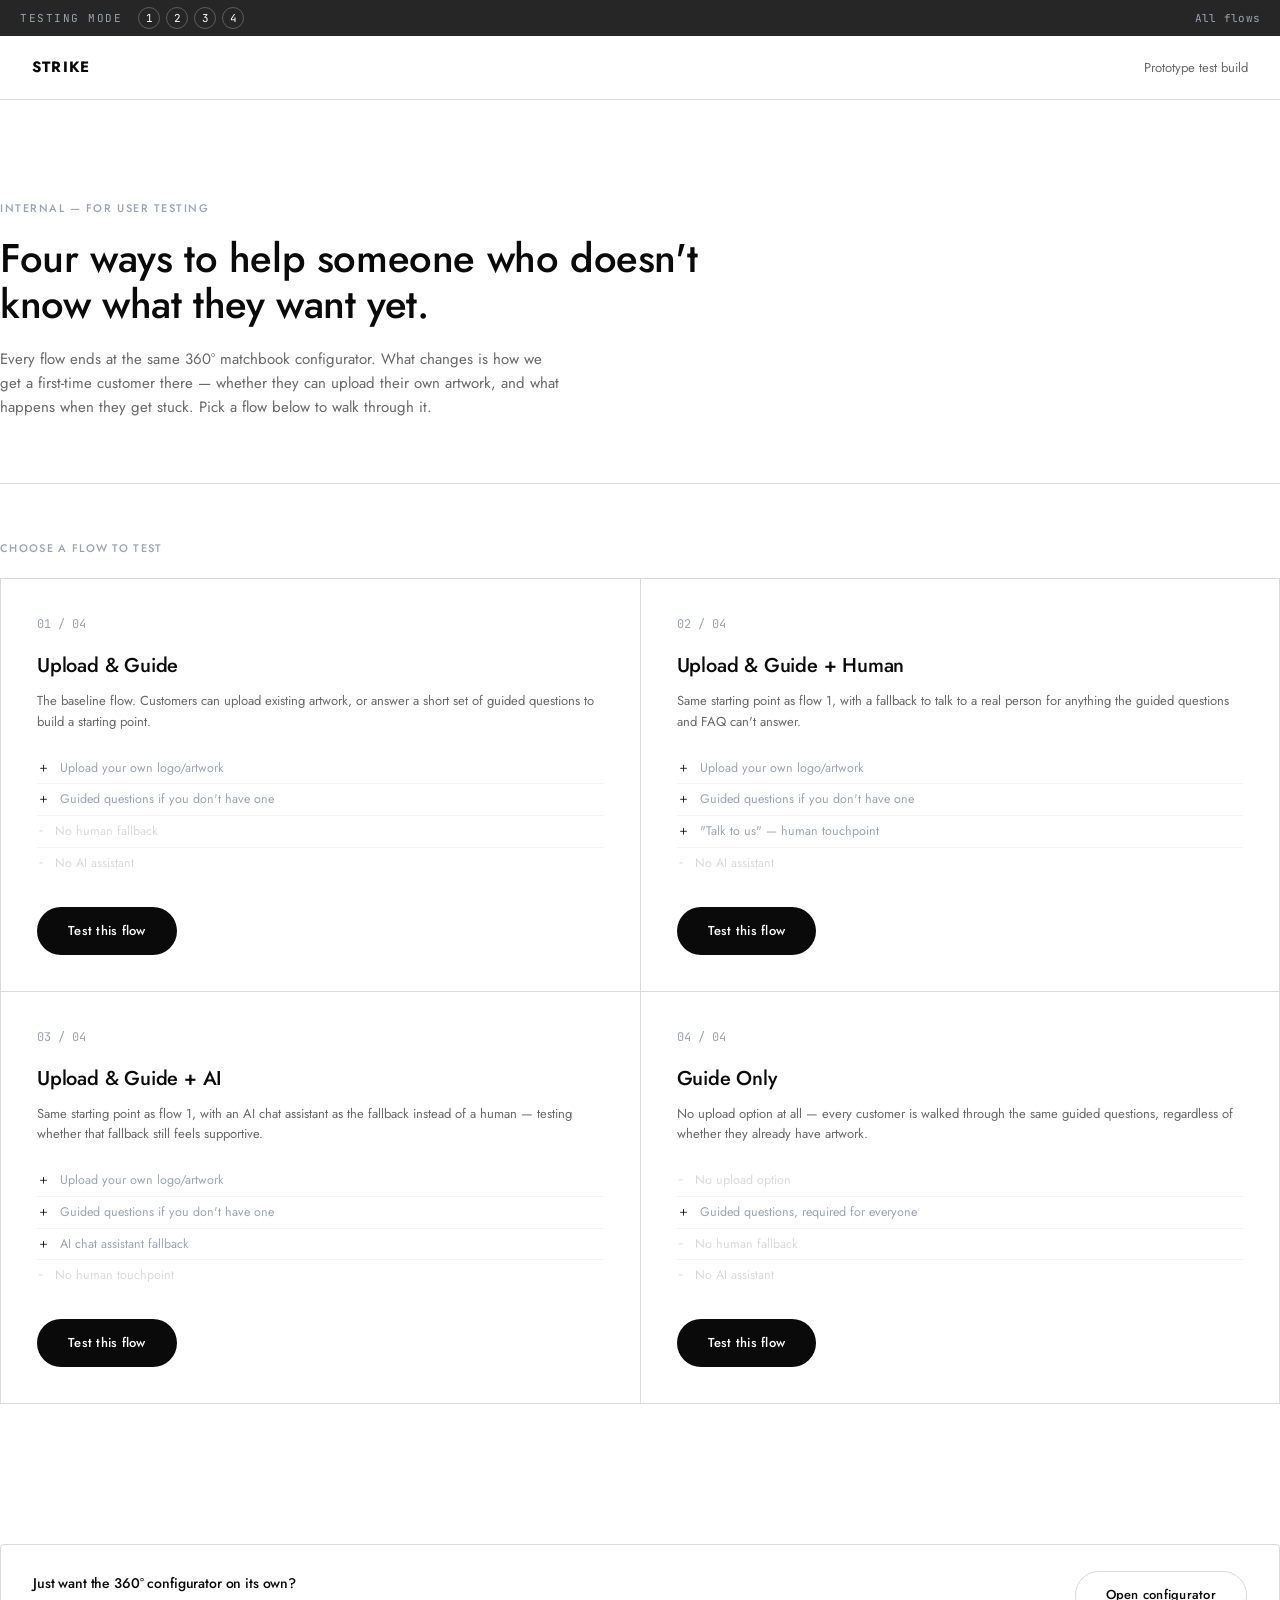
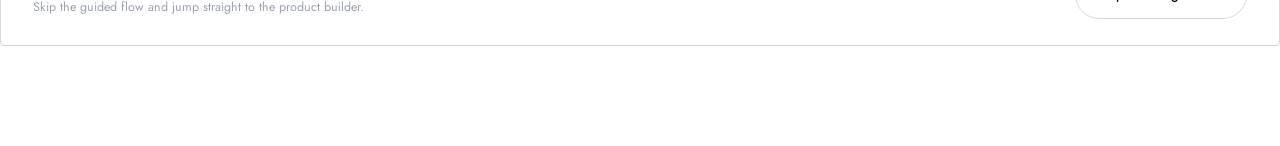
==== index.html @ 39f47c4e "Strike Matchbooks — testable prototype with 4 guided-flow variants Sabre-styled 3D matchbook configu" ====
<!DOCTYPE html>
<html lang="en">
<head>
<meta charset="UTF-8">
<meta name="viewport" content="width=device-width, initial-scale=1.0">
<title>Strike — Prototype Test</title>
<link rel="stylesheet" href="css/design-system.css">
<style>
  body { padding-top: 64px; }

  .hero { padding: 100px 0 64px; border-bottom: 1px solid var(--gray-300); }
  .hero .eyebrow { margin-bottom: 18px; }
  .hero h1 { font-size: 40px; line-height: 1.15; max-width: 720px; margin-bottom: 20px; }
  .hero p { font-size: 15px; color: var(--gray-600); max-width: 560px; line-height: 1.6; }

  .modes { padding: 56px 0 100px; }
  .modes .slabel { font-size: 11px; font-weight: 500; letter-spacing: .12em; text-transform: uppercase; color: var(--gray-400); margin-bottom: 22px; }

  .mode-grid { display: grid; grid-template-columns: repeat(2, 1fr); gap: 1px; background: var(--gray-300); border: 1px solid var(--gray-300); }
  .mode-card { background: var(--white); padding: 36px; display: flex; flex-direction: column; min-height: 300px; transition: background var(--ease); }
  .mode-card:hover { background: var(--gray-50); }
  .mode-card .num { font-family: var(--font-mono); font-size: 12px; color: var(--gray-400); margin-bottom: 18px; }
  .mode-card h3 { font-size: 20px; font-weight: 500; margin-bottom: 10px; }
  .mode-card .desc { font-size: 13px; color: var(--gray-600); line-height: 1.6; margin-bottom: 20px; }
  .mode-card .feature-list { list-style: none; margin-bottom: 28px; flex: 1; }
  .mode-card .feature-list li { font-size: 12.5px; color: var(--gray-400); padding: 6px 0; border-top: 1px solid var(--gray-100); display: flex; gap: 10px; align-items: baseline; }
  .mode-card .feature-list li:first-child { border-top: none; }
  .mode-card .feature-list li .tick { font-family: var(--font-mono); color: var(--black); flex-shrink: 0; }
  .mode-card .feature-list li.off { color: var(--gray-300); }
  .mode-card .feature-list li.off .tick { color: var(--gray-300); }
  .mode-card .btn { align-self: flex-start; }

  .configurator-link { padding: 40px 0 100px; }
  .configurator-link .strip { border: 1px solid var(--gray-300); border-radius: var(--radius-sm); padding: 26px 32px; display: flex; align-items: center; justify-content: space-between; gap: 20px; }
  .configurator-link .strip h4 { font-size: 14px; font-weight: 500; margin-bottom: 4px; }
  .configurator-link .strip p { font-size: 12.5px; color: var(--gray-400); }

  @media (max-width: 760px) {
    .mode-grid { grid-template-columns: 1fr; }
    .hero h1 { font-size: 30px; }
    .configurator-link .strip { flex-direction: column; align-items: flex-start; }
  }
</style>
</head>
<body>

<nav class="nav">
  <a class="wordmark" href="index.html">STRIKE</a>
  <div class="nav-right"><span>Prototype test build</span></div>
</nav>

<header class="hero container">
  <div class="eyebrow">Internal — for user testing</div>
  <h1>Four ways to help someone who doesn't know what they want yet.</h1>
  <p>Every flow ends at the same 360° matchbook configurator. What changes is how we get a first-time customer there — whether they can upload their own artwork, and what happens when they get stuck. Pick a flow below to walk through it.</p>
</header>

<main class="modes container">
  <div class="slabel">Choose a flow to test</div>
  <div class="mode-grid">

    <div class="mode-card">
      <div class="num">01 / 04</div>
      <h3>Upload &amp; Guide</h3>
      <p class="desc">The baseline flow. Customers can upload existing artwork, or answer a short set of guided questions to build a starting point.</p>
      <ul class="feature-list">
        <li><span class="tick">＋</span> Upload your own logo/artwork</li>
        <li><span class="tick">＋</span> Guided questions if you don't have one</li>
        <li class="off"><span class="tick">−</span> No human fallback</li>
        <li class="off"><span class="tick">−</span> No AI assistant</li>
      </ul>
      <a class="btn btn-primary" href="mode-1/index.html">Test this flow</a>
    </div>

    <div class="mode-card">
      <div class="num">02 / 04</div>
      <h3>Upload &amp; Guide + Human</h3>
      <p class="desc">Same starting point as flow 1, with a fallback to talk to a real person for anything the guided questions and FAQ can't answer.</p>
      <ul class="feature-list">
        <li><span class="tick">＋</span> Upload your own logo/artwork</li>
        <li><span class="tick">＋</span> Guided questions if you don't have one</li>
        <li><span class="tick">＋</span> "Talk to us" — human touchpoint</li>
        <li class="off"><span class="tick">−</span> No AI assistant</li>
      </ul>
      <a class="btn btn-primary" href="mode-2/index.html">Test this flow</a>
    </div>

    <div class="mode-card">
      <div class="num">03 / 04</div>
      <h3>Upload &amp; Guide + AI</h3>
      <p class="desc">Same starting point as flow 1, with an AI chat assistant as the fallback instead of a human — testing whether that fallback still feels supportive.</p>
      <ul class="feature-list">
        <li><span class="tick">＋</span> Upload your own logo/artwork</li>
        <li><span class="tick">＋</span> Guided questions if you don't have one</li>
        <li><span class="tick">＋</span> AI chat assistant fallback</li>
        <li class="off"><span class="tick">−</span> No human touchpoint</li>
      </ul>
      <a class="btn btn-primary" href="mode-3/index.html">Test this flow</a>
    </div>

    <div class="mode-card">
      <div class="num">04 / 04</div>
      <h3>Guide Only</h3>
      <p class="desc">No upload option at all — every customer is walked through the same guided questions, regardless of whether they already have artwork.</p>
      <ul class="feature-list">
        <li class="off"><span class="tick">−</span> No upload option</li>
        <li><span class="tick">＋</span> Guided questions, required for everyone</li>
        <li class="off"><span class="tick">−</span> No human fallback</li>
        <li class="off"><span class="tick">−</span> No AI assistant</li>
      </ul>
      <a class="btn btn-primary" href="mode-4/index.html">Test this flow</a>
    </div>

  </div>
</main>

<section class="configurator-link container">
  <div class="strip">
    <div>
      <h4>Just want the 360° configurator on its own?</h4>
      <p>Skip the guided flow and jump straight to the product builder.</p>
    </div>
    <a class="btn btn-secondary" href="configurator.html">Open configurator</a>
  </div>
</section>

<script src="js/testing-bar.js"></script>
</body>
</html>
---- css/design-system.css ----
/* ===================================================================
   STRIKE — shared design system
   Visual language modeled directly on Sabre Paris (us.sabre-paris.com):
   single grotesk family, pure black/white/gray palette, no accent color,
   pill-shaped buttons, circular swatches, uppercase tracked micro-labels,
   generous whitespace, thin hairline borders.
=================================================================== */

@import url('https://fonts.googleapis.com/css2?family=Jost:wght@400;500;700&family=JetBrains+Mono:wght@400;500&display=swap');

:root {
  /* palette — lifted from sabre-paris.com theme vars (0,0,0 text / 255,255,255 bg / 217,217,217 border) */
  --black: #0a0a0a;
  --white: #ffffff;
  --gray-50:  #fafafa;
  --gray-100: #f4f4f4;
  --gray-200: #e5e7eb;   /* apviz border */
  --gray-300: #d9d9d9;   /* sabre theme border */
  --gray-400: #9ca3af;   /* apviz muted */
  --gray-600: #696868;   /* sabre theme border-darker */
  --gray-800: #262626;

  --font: 'Jost', 'Helvetica Neue', Arial, sans-serif;
  --font-mono: 'JetBrains Mono', ui-monospace, 'SF Mono', Menlo, monospace;

  --radius-pill: 9999px;
  --radius-sm: 4px;
  --btn-height: 48px;
  --ease: 0.25s cubic-bezier(.4,0,.2,1);
  --max-width: 1280px;
}

* , *::before, *::after { box-sizing: border-box; margin: 0; padding: 0; }

html, body {
  height: 100%;
  font-family: var(--font);
  background: var(--white);
  color: var(--black);
  -webkit-font-smoothing: antialiased;
}

body { font-size: 15px; line-height: 1.5; font-weight: 400; }

h1, h2, h3, h4 { font-weight: 500; letter-spacing: -0.01em; }

a { color: inherit; text-decoration: none; }

/* ---------- micro label (uppercase, tracked-out) ---------- */
.eyebrow {
  font-size: 11px;
  font-weight: 500;
  letter-spacing: 0.14em;
  text-transform: uppercase;
  color: var(--gray-400);
}

/* ---------- top nav — mirrors sabre's slim white header ---------- */
.nav {
  position: fixed;
  top: 0; left: 0; right: 0;
  height: 64px;
  display: flex;
  align-items: center;
  justify-content: space-between;
  padding: 0 32px;
  background: var(--white);
  border-bottom: 1px solid var(--gray-300);
  z-index: 200;
}
.nav .wordmark {
  font-size: 15px;
  font-weight: 700;
  letter-spacing: 0.08em;
  text-transform: uppercase;
}
.nav .nav-right { display: flex; align-items: center; gap: 22px; font-size: 13px; color: var(--gray-600); }

/* ---------- buttons — pill-shaped, per the apviz 3D configurator ---------- */
.btn {
  display: inline-flex;
  align-items: center;
  justify-content: center;
  gap: 8px;
  height: var(--btn-height);
  padding: 0 30px;
  border-radius: var(--radius-pill);
  font-family: var(--font);
  font-size: 13px;
  font-weight: 500;
  letter-spacing: 0.02em;
  border: 1px solid transparent;
  cursor: pointer;
  transition: all var(--ease);
  white-space: nowrap;
}
.btn-primary { background: var(--black); color: var(--white); }
.btn-primary:hover { background: var(--gray-800); }
.btn-secondary { background: var(--white); color: var(--black); border-color: var(--gray-300); }
.btn-secondary:hover { border-color: var(--black); }
.btn-ghost { background: transparent; color: var(--gray-600); border-color: transparent; }
.btn-ghost:hover { color: var(--black); }
.btn:disabled { opacity: 0.35; cursor: not-allowed; }
.btn-full { width: 100%; }

/* ---------- circular swatches — matches apviz color pickers ---------- */
.swatch-row { display: flex; flex-wrap: wrap; gap: 10px; }
.swatch {
  width: 34px;
  height: 34px;
  border-radius: 50%;
  cursor: pointer;
  border: 1.5px solid var(--gray-200);
  transition: all var(--ease);
  position: relative;
}
.swatch:hover { transform: scale(1.08); }
.swatch.selected { border-color: var(--black); box-shadow: 0 0 0 2px var(--white), 0 0 0 3.5px var(--black); }

/* ---------- option cards — used for guided-question choices ---------- */
.option-card {
  border: 1px solid var(--gray-300);
  border-radius: var(--radius-sm);
  padding: 22px;
  cursor: pointer;
  transition: all var(--ease);
  background: var(--white);
}
.option-card:hover { border-color: var(--gray-600); }
.option-card.selected { border-color: var(--black); box-shadow: inset 0 0 0 1px var(--black); }
.option-card h4 { font-size: 15px; font-weight: 500; margin-bottom: 4px; }
.option-card p { font-size: 12.5px; color: var(--gray-400); line-height: 1.5; }

/* ---------- container ---------- */
.container { max-width: var(--max-width); margin: 0 auto; padding: 0 32px; }

/* ---------- progress dots — step indicator for guided flows ---------- */
.step-dots { display: flex; gap: 7px; align-items: center; }
.step-dots .dot { width: 6px; height: 6px; border-radius: 50%; background: var(--gray-300); transition: all var(--ease); }
.step-dots .dot.active { background: var(--black); width: 18px; border-radius: 3px; }
.step-dots .dot.done { background: var(--gray-600); }

/* ---------- fine print ---------- */
.fine-print { font-size: 11.5px; color: var(--gray-400); }

::selection { background: var(--black); color: var(--white); }

/* ---------- testing mode bar — internal QA utility, not brand chrome ---------- */
#testing-mode-bar {
  position: fixed;
  top: 0; left: 0; right: 0;
  height: 36px;
  background: var(--gray-800);
  color: var(--white);
  display: flex;
  align-items: center;
  gap: 16px;
  padding: 0 20px;
  font-family: var(--font-mono);
  font-size: 11px;
  letter-spacing: 0.02em;
  z-index: 999;
}
#testing-mode-bar .tmb-label {
  text-transform: uppercase;
  letter-spacing: 0.14em;
  color: var(--gray-400);
  flex-shrink: 0;
}
#testing-mode-bar .tmb-pills { display: flex; gap: 6px; }
#testing-mode-bar .tmb-pill {
  position: relative;
  width: 22px; height: 22px;
  border-radius: 50%;
  border: 1px solid rgba(255,255,255,0.25);
  display: flex; align-items: center; justify-content: center;
  color: var(--white);
  text-decoration: none;
  font-family: var(--font-mono);
  font-size: 11px;
  transition: all var(--ease);
}
#testing-mode-bar .tmb-pill:hover { border-color: var(--white); }
#testing-mode-bar .tmb-pill.active { background: var(--white); color: var(--black); border-color: var(--white); }
#testing-mode-bar .tmb-pill .tmb-tip {
  position: absolute;
  top: 130%; left: 50%;
  transform: translateX(-50%);
  background: var(--black);
  color: var(--white);
  padding: 5px 10px;
  border-radius: 4px;
  font-size: 10.5px;
  font-family: var(--font);
  letter-spacing: 0;
  white-space: nowrap;
  opacity: 0;
  pointer-events: none;
  transition: opacity var(--ease);
}
#testing-mode-bar .tmb-pill:hover .tmb-tip { opacity: 1; }
#testing-mode-bar .tmb-home {
  margin-left: auto;
  color: var(--gray-400);
  text-decoration: none;
  font-family: var(--font-mono);
}
#testing-mode-bar .tmb-home:hover { color: var(--white); }
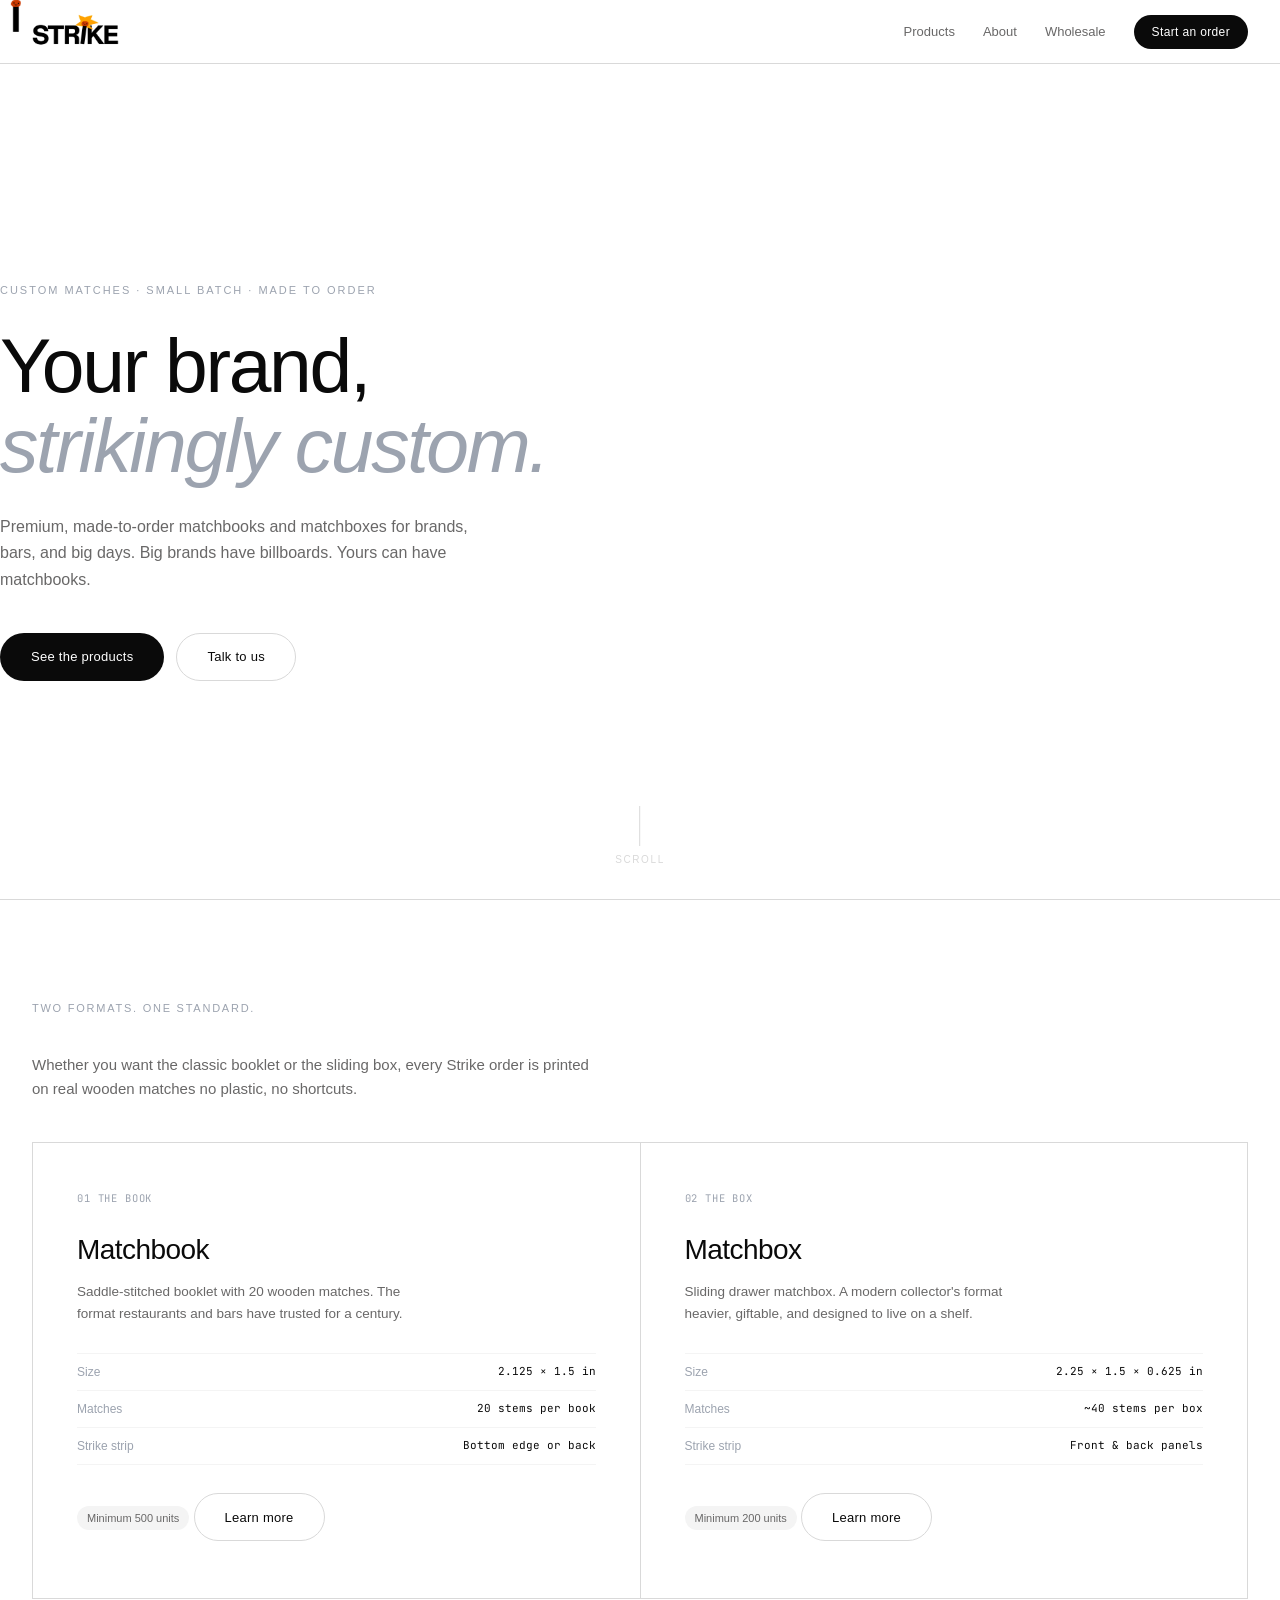
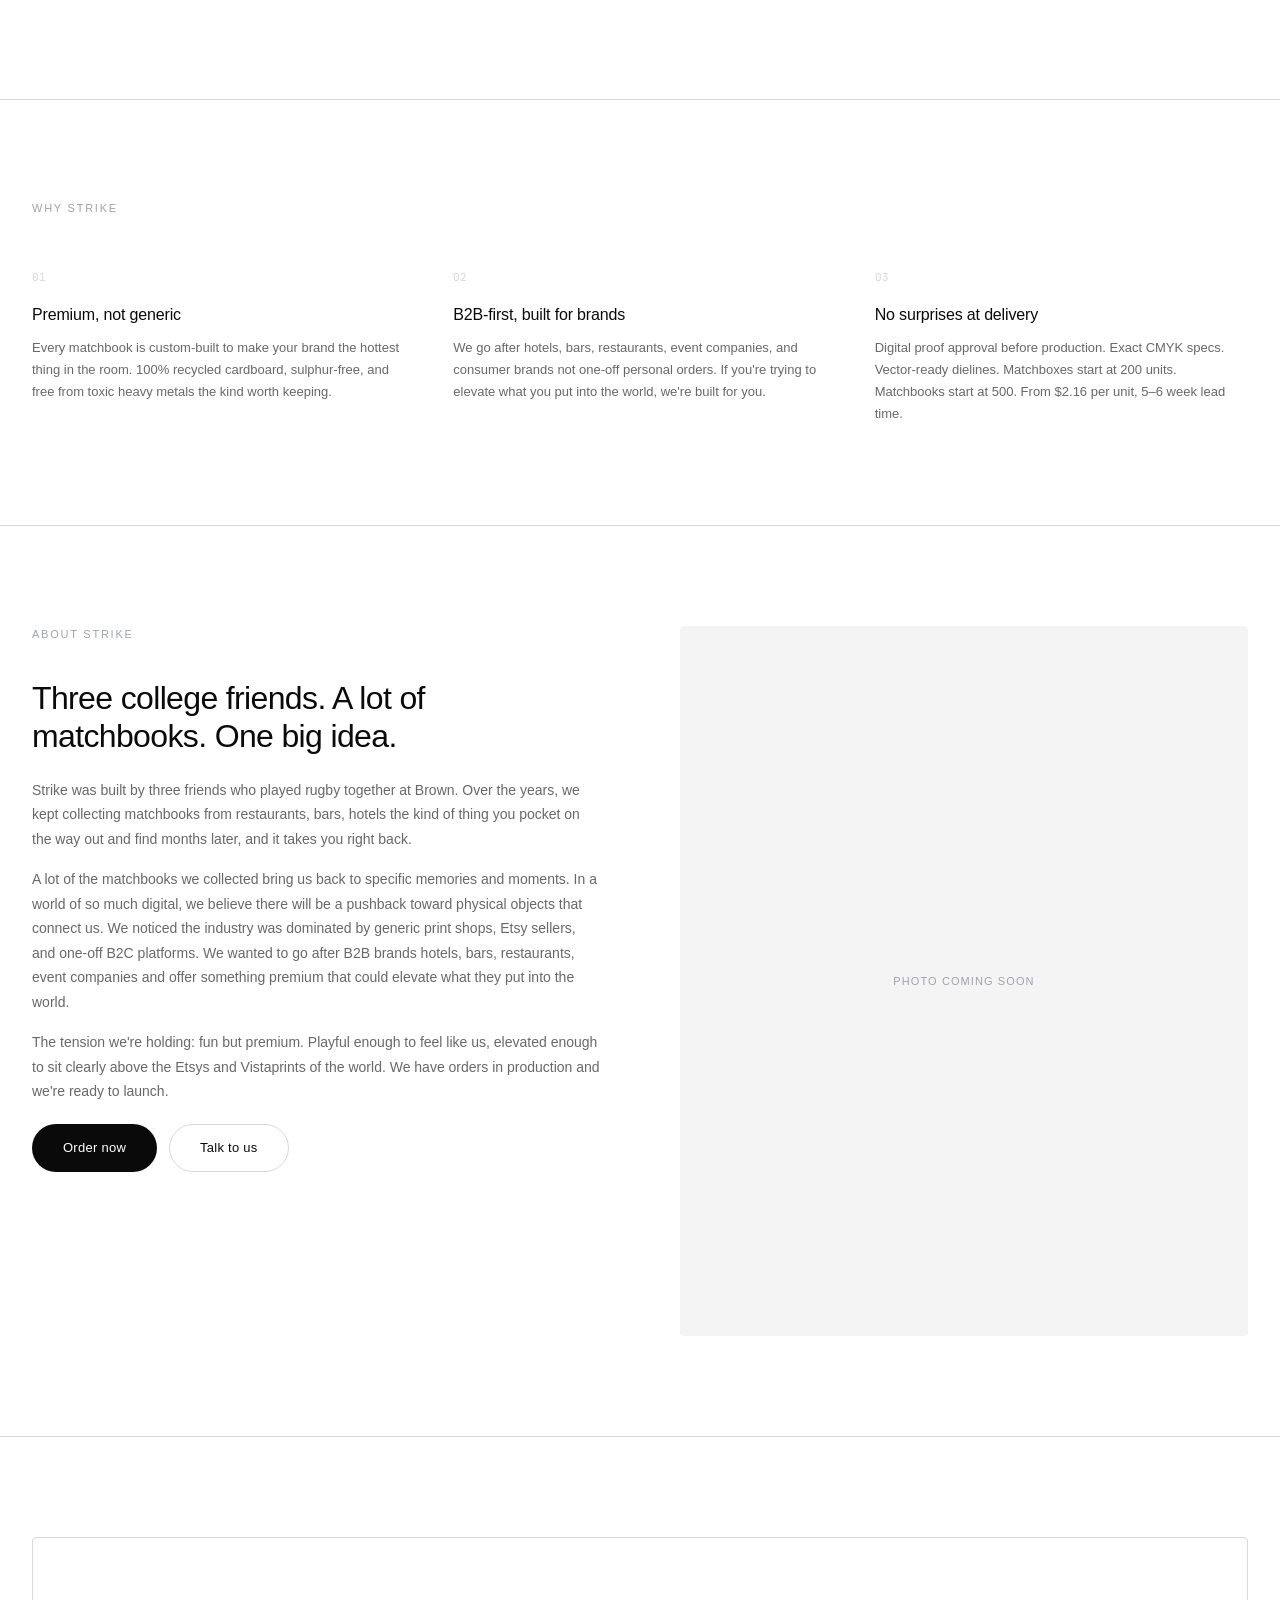
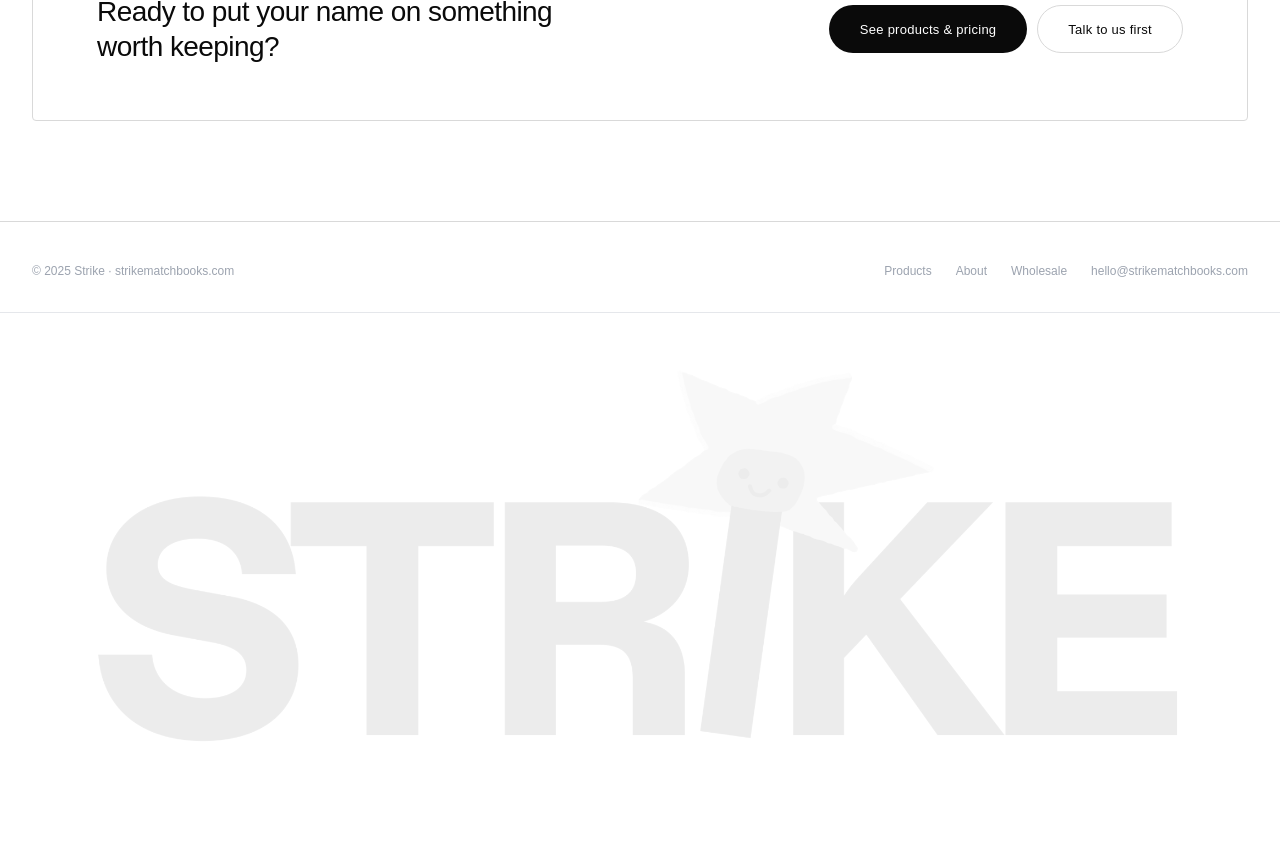
==== commit d91696b0: "initial commit" ====
--- a/index.html
+++ b/index.html
@@ -3,127 +3,245 @@
 <head>
 <meta charset="UTF-8">
 <meta name="viewport" content="width=device-width, initial-scale=1.0">
-<title>Strike — Prototype Test</title>
+<title>Strike Custom Matchbooks &amp; Matchboxes</title>
 <link rel="stylesheet" href="css/design-system.css">
 <style>
-  body { padding-top: 64px; }
-
-  .hero { padding: 100px 0 64px; border-bottom: 1px solid var(--gray-300); }
-  .hero .eyebrow { margin-bottom: 18px; }
-  .hero h1 { font-size: 40px; line-height: 1.15; max-width: 720px; margin-bottom: 20px; }
-  .hero p { font-size: 15px; color: var(--gray-600); max-width: 560px; line-height: 1.6; }
-
-  .modes { padding: 56px 0 100px; }
-  .modes .slabel { font-size: 11px; font-weight: 500; letter-spacing: .12em; text-transform: uppercase; color: var(--gray-400); margin-bottom: 22px; }
-
-  .mode-grid { display: grid; grid-template-columns: repeat(2, 1fr); gap: 1px; background: var(--gray-300); border: 1px solid var(--gray-300); }
-  .mode-card { background: var(--white); padding: 36px; display: flex; flex-direction: column; min-height: 300px; transition: background var(--ease); }
-  .mode-card:hover { background: var(--gray-50); }
-  .mode-card .num { font-family: var(--font-mono); font-size: 12px; color: var(--gray-400); margin-bottom: 18px; }
-  .mode-card h3 { font-size: 20px; font-weight: 500; margin-bottom: 10px; }
-  .mode-card .desc { font-size: 13px; color: var(--gray-600); line-height: 1.6; margin-bottom: 20px; }
-  .mode-card .feature-list { list-style: none; margin-bottom: 28px; flex: 1; }
-  .mode-card .feature-list li { font-size: 12.5px; color: var(--gray-400); padding: 6px 0; border-top: 1px solid var(--gray-100); display: flex; gap: 10px; align-items: baseline; }
-  .mode-card .feature-list li:first-child { border-top: none; }
-  .mode-card .feature-list li .tick { font-family: var(--font-mono); color: var(--black); flex-shrink: 0; }
-  .mode-card .feature-list li.off { color: var(--gray-300); }
-  .mode-card .feature-list li.off .tick { color: var(--gray-300); }
-  .mode-card .btn { align-self: flex-start; }
-
-  .configurator-link { padding: 40px 0 100px; }
-  .configurator-link .strip { border: 1px solid var(--gray-300); border-radius: var(--radius-sm); padding: 26px 32px; display: flex; align-items: center; justify-content: space-between; gap: 20px; }
-  .configurator-link .strip h4 { font-size: 14px; font-weight: 500; margin-bottom: 4px; }
-  .configurator-link .strip p { font-size: 12.5px; color: var(--gray-400); }
-
-  @media (max-width: 760px) {
-    .mode-grid { grid-template-columns: 1fr; }
-    .hero h1 { font-size: 30px; }
-    .configurator-link .strip { flex-direction: column; align-items: flex-start; }
+  body { padding-top: 64px; overflow-x: hidden; }
+
+  /* NAV */
+  .nav-links { display: flex; align-items: center; gap: 28px; font-size: 13px; color: var(--gray-600); }
+  .nav-links a { transition: color var(--ease); }
+  .nav-links a:hover { color: var(--black); }
+  .nav-cta { background: var(--black); color: #fff !important; padding: 8px 18px; border-radius: var(--radius-pill); font-size: 12px; font-weight: 500; letter-spacing: .03em; }
+  .nav-cta:hover { background: var(--gray-800) !important; color: #fff !important; }
+
+  /* HERO */
+  .hero {
+    min-height: calc(100vh - 64px);
+    display: flex; flex-direction: column; justify-content: center;
+    padding: 80px 0 80px;
+    border-bottom: 1px solid var(--gray-300);
+    position: relative; overflow: hidden;
+  }
+  .hero-label { font-size: 11px; font-weight: 500; letter-spacing: .18em; text-transform: uppercase; color: var(--gray-400); margin-bottom: 28px; }
+  .hero h1 {
+    font-size: clamp(40px, 6vw, 84px);
+    font-weight: 500;
+    line-height: 1.04;
+    letter-spacing: -.03em;
+    max-width: 820px;
+    margin-bottom: 28px;
+  }
+  .hero h1 em { font-style: italic; color: var(--gray-400); }
+  .hero-sub { font-size: 16px; color: var(--gray-600); max-width: 480px; line-height: 1.65; margin-bottom: 40px; }
+  .hero-actions { display: flex; gap: 12px; flex-wrap: wrap; }
+  .hero-scroll { position: absolute; bottom: 32px; left: 50%; transform: translateX(-50%); display: flex; flex-direction: column; align-items: center; gap: 6px; }
+  .hero-scroll span { font-size: 10px; letter-spacing: .16em; text-transform: uppercase; color: var(--gray-300); }
+  .hero-scroll-line { width: 1px; height: 40px; background: var(--gray-300); }
+
+  /* PRODUCTS TEASER */
+  .products-teaser { padding: 100px 0; border-bottom: 1px solid var(--gray-300); }
+  .section-label { font-size: 11px; font-weight: 500; letter-spacing: .16em; text-transform: uppercase; color: var(--gray-400); margin-bottom: 36px; }
+  .product-split { display: grid; grid-template-columns: 1fr 1fr; gap: 1px; background: var(--gray-300); border: 1px solid var(--gray-300); margin-top: 40px; }
+  .product-panel { background: var(--white); padding: 48px 44px 44px; }
+  .product-panel:hover { background: var(--gray-50); transition: background var(--ease); }
+  .product-panel .tag { font-family: var(--font-mono); font-size: 10.5px; color: var(--gray-400); letter-spacing: .08em; text-transform: uppercase; margin-bottom: 22px; }
+  .product-panel h2 { font-size: 28px; font-weight: 500; letter-spacing: -.02em; margin-bottom: 10px; }
+  .product-panel .desc { font-size: 13.5px; color: var(--gray-600); line-height: 1.65; margin-bottom: 28px; max-width: 340px; }
+  .product-spec-row { display: flex; justify-content: space-between; padding: 9px 0; border-top: 1px solid var(--gray-100); font-size: 12px; }
+  .product-spec-row:last-of-type { border-bottom: 1px solid var(--gray-100); margin-bottom: 28px; }
+  .product-spec-row .k { color: var(--gray-400); }
+  .product-spec-row .v { font-family: var(--font-mono); font-size: 11px; color: var(--black); }
+  .product-panel .moq-badge { display: inline-block; padding: 4px 10px; background: var(--gray-100); border-radius: var(--radius-pill); font-size: 11px; font-weight: 500; color: var(--gray-600); margin-bottom: 24px; }
+
+  /* VALUES */
+  .values { padding: 100px 0; border-bottom: 1px solid var(--gray-300); }
+  .values-grid { display: grid; grid-template-columns: repeat(3, 1fr); gap: 48px; margin-top: 52px; }
+  .value-item h3 { font-size: 16px; font-weight: 500; margin-bottom: 10px; }
+  .value-item p { font-size: 13px; color: var(--gray-600); line-height: 1.7; }
+  .value-num { font-family: var(--font-mono); font-size: 11px; color: var(--gray-300); margin-bottom: 18px; }
+
+  /* ABOUT */
+  .about { padding: 100px 0; border-bottom: 1px solid var(--gray-300); }
+  .about-inner { display: grid; grid-template-columns: 1fr 1fr; gap: 80px; align-items: start; }
+  .about-text h2 { font-size: 32px; font-weight: 500; letter-spacing: -.02em; line-height: 1.2; margin-bottom: 22px; }
+  .about-text p { font-size: 14px; color: var(--gray-600); line-height: 1.75; margin-bottom: 16px; }
+  .about-text p:last-child { margin-bottom: 0; }
+  .about-image { aspect-ratio: 4/5; background: var(--gray-100); border-radius: var(--radius-sm); display: flex; align-items: center; justify-content: center; }
+  .about-image span { font-size: 11px; color: var(--gray-400); letter-spacing: .1em; text-transform: uppercase; }
+
+  /* CTA STRIP */
+  .cta-strip { padding: 100px 0; }
+  .cta-inner { border: 1px solid var(--gray-300); border-radius: var(--radius-sm); padding: 56px 64px; display: flex; align-items: center; justify-content: space-between; gap: 40px; }
+  .cta-inner h2 { font-size: 28px; font-weight: 500; letter-spacing: -.02em; max-width: 480px; line-height: 1.25; }
+  .cta-inner .cta-btns { display: flex; gap: 10px; flex-shrink: 0; }
+
+  /* FOOTER */
+  footer { border-top: 1px solid var(--gray-300); padding: 40px 0; }
+  .footer-inner { display: flex; justify-content: space-between; align-items: center; font-size: 12px; color: var(--gray-400); }
+  .footer-links { display: flex; gap: 24px; }
+  .footer-links a:hover { color: var(--black); }
+
+  /* RESPONSIVE */
+  @media (max-width: 860px) {
+    .product-split { grid-template-columns: 1fr; }
+    .values-grid { grid-template-columns: 1fr; gap: 36px; }
+    .about-inner { grid-template-columns: 1fr; gap: 40px; }
+    .about-image { display: none; }
+    .cta-inner { flex-direction: column; padding: 40px 32px; }
+    .nav-links .nav-cta { display: none; }
+    .hero { min-height: 80vh; }
+  }
+  @media (max-width: 640px) {
+    .hero h1 { font-size: 36px; }
+    .cta-inner h2 { font-size: 22px; }
+    .product-panel { padding: 32px 24px; }
+    .footer-inner { flex-direction: column; gap: 12px; text-align: center; }
   }
 </style>
 </head>
 <body>
 
 <nav class="nav">
-  <a class="wordmark" href="index.html">STRIKE</a>
-  <div class="nav-right"><span>Prototype test build</span></div>
+  <a class="wordmark" href="index.html" style="padding:0"><img src="img/logo.webp" alt="Strike" style="height:38px;display:block;"></a>
+  <div class="nav-links">
+    <a href="products.html">Products</a>
+    <a href="about.html">About</a>
+    <a href="wholesale.html">Wholesale</a>
+    <a href="products.html#order" class="nav-cta">Start an order</a>
+  </div>
 </nav>
 
+<!-- HERO -->
 <header class="hero container">
-  <div class="eyebrow">Internal — for user testing</div>
-  <h1>Four ways to help someone who doesn't know what they want yet.</h1>
-  <p>Every flow ends at the same 360° matchbook configurator. What changes is how we get a first-time customer there — whether they can upload their own artwork, and what happens when they get stuck. Pick a flow below to walk through it.</p>
+  <div class="hero-label">Custom matches · Small batch · Made to order</div>
+  <h1>Your brand,<br><em>strikingly custom.</em></h1>
+  <p class="hero-sub">Premium, made-to-order matchbooks and matchboxes for brands, bars, and big days. Big brands have billboards. Yours can have matchbooks.</p>
+  <div class="hero-actions">
+    <a href="products.html" class="btn btn-primary">See the products</a>
+    <a href="wholesale.html" class="btn btn-secondary">Talk to us</a>
+  </div>
+  <div class="hero-scroll">
+    <div class="hero-scroll-line"></div>
+    <span>Scroll</span>
+  </div>
 </header>
 
-<main class="modes container">
-  <div class="slabel">Choose a flow to test</div>
-  <div class="mode-grid">
-
-    <div class="mode-card">
-      <div class="num">01 / 04</div>
-      <h3>Upload &amp; Guide</h3>
-      <p class="desc">The baseline flow. Customers can upload existing artwork, or answer a short set of guided questions to build a starting point.</p>
-      <ul class="feature-list">
-        <li><span class="tick">＋</span> Upload your own logo/artwork</li>
-        <li><span class="tick">＋</span> Guided questions if you don't have one</li>
-        <li class="off"><span class="tick">−</span> No human fallback</li>
-        <li class="off"><span class="tick">−</span> No AI assistant</li>
-      </ul>
-      <a class="btn btn-primary" href="mode-1/index.html">Test this flow</a>
-    </div>
-
-    <div class="mode-card">
-      <div class="num">02 / 04</div>
-      <h3>Upload &amp; Guide + Human</h3>
-      <p class="desc">Same starting point as flow 1, with a fallback to talk to a real person for anything the guided questions and FAQ can't answer.</p>
-      <ul class="feature-list">
-        <li><span class="tick">＋</span> Upload your own logo/artwork</li>
-        <li><span class="tick">＋</span> Guided questions if you don't have one</li>
-        <li><span class="tick">＋</span> "Talk to us" — human touchpoint</li>
-        <li class="off"><span class="tick">−</span> No AI assistant</li>
-      </ul>
-      <a class="btn btn-primary" href="mode-2/index.html">Test this flow</a>
-    </div>
-
-    <div class="mode-card">
-      <div class="num">03 / 04</div>
-      <h3>Upload &amp; Guide + AI</h3>
-      <p class="desc">Same starting point as flow 1, with an AI chat assistant as the fallback instead of a human — testing whether that fallback still feels supportive.</p>
-      <ul class="feature-list">
-        <li><span class="tick">＋</span> Upload your own logo/artwork</li>
-        <li><span class="tick">＋</span> Guided questions if you don't have one</li>
-        <li><span class="tick">＋</span> AI chat assistant fallback</li>
-        <li class="off"><span class="tick">−</span> No human touchpoint</li>
-      </ul>
-      <a class="btn btn-primary" href="mode-3/index.html">Test this flow</a>
-    </div>
-
-    <div class="mode-card">
-      <div class="num">04 / 04</div>
-      <h3>Guide Only</h3>
-      <p class="desc">No upload option at all — every customer is walked through the same guided questions, regardless of whether they already have artwork.</p>
-      <ul class="feature-list">
-        <li class="off"><span class="tick">−</span> No upload option</li>
-        <li><span class="tick">＋</span> Guided questions, required for everyone</li>
-        <li class="off"><span class="tick">−</span> No human fallback</li>
-        <li class="off"><span class="tick">−</span> No AI assistant</li>
-      </ul>
-      <a class="btn btn-primary" href="mode-4/index.html">Test this flow</a>
-    </div>
-
-  </div>
-</main>
-
-<section class="configurator-link container">
-  <div class="strip">
-    <div>
-      <h4>Just want the 360° configurator on its own?</h4>
-      <p>Skip the guided flow and jump straight to the product builder.</p>
-    </div>
-    <a class="btn btn-secondary" href="configurator.html">Open configurator</a>
-  </div>
-</section>
-
-<script src="js/testing-bar.js"></script>
+<!-- PRODUCTS TEASER -->
+<section class="products-teaser">
+  <div class="container">
+    <div class="section-label">Two formats. One standard.</div>
+    <p style="font-size:15px;color:var(--gray-600);max-width:560px;line-height:1.65;">Whether you want the classic booklet or the sliding box, every Strike order is printed on real wooden matches no plastic, no shortcuts.</p>
+
+    <div class="product-split">
+      <!-- BOOK -->
+      <div class="product-panel">
+        <div class="tag">01 The Book</div>
+        <h2>Matchbook</h2>
+        <p class="desc">Saddle-stitched booklet with 20 wooden matches. The format restaurants and bars have trusted for a century.</p>
+        <div class="product-spec-row"><span class="k">Size</span><span class="v">2.125 × 1.5 in</span></div>
+        <div class="product-spec-row"><span class="k">Matches</span><span class="v">20 stems per book</span></div>
+        <div class="product-spec-row"><span class="k">Strike strip</span><span class="v">Bottom edge or back</span></div>
+        <span class="moq-badge">Minimum 500 units</span>
+        <a href="products.html#matchbook" class="btn btn-secondary">Learn more</a>
+      </div>
+
+      <!-- BOX -->
+      <div class="product-panel">
+        <div class="tag">02 The Box</div>
+        <h2>Matchbox</h2>
+        <p class="desc">Sliding drawer matchbox. A modern collector's format heavier, giftable, and designed to live on a shelf.</p>
+        <div class="product-spec-row"><span class="k">Size</span><span class="v">2.25 × 1.5 × 0.625 in</span></div>
+        <div class="product-spec-row"><span class="k">Matches</span><span class="v">~40 stems per box</span></div>
+        <div class="product-spec-row"><span class="k">Strike strip</span><span class="v">Front &amp; back panels</span></div>
+        <span class="moq-badge">Minimum 200 units</span>
+        <a href="products.html#matchbox" class="btn btn-secondary">Learn more</a>
+      </div>
+    </div>
+  </div>
+</section>
+
+<!-- VALUES -->
+<section class="values">
+  <div class="container">
+    <div class="section-label">Why Strike</div>
+    <div class="values-grid">
+      <div class="value-item">
+        <div class="value-num">01</div>
+        <h3>Premium, not generic</h3>
+        <p>Every matchbook is custom-built to make your brand the hottest thing in the room. 100% recycled cardboard, sulphur-free, and free from toxic heavy metals the kind worth keeping.</p>
+      </div>
+      <div class="value-item">
+        <div class="value-num">02</div>
+        <h3>B2B-first, built for brands</h3>
+        <p>We go after hotels, bars, restaurants, event companies, and consumer brands not one-off personal orders. If you're trying to elevate what you put into the world, we're built for you.</p>
+      </div>
+      <div class="value-item">
+        <div class="value-num">03</div>
+        <h3>No surprises at delivery</h3>
+        <p>Digital proof approval before production. Exact CMYK specs. Vector-ready dielines. Matchboxes start at 200 units. Matchbooks start at 500. From $2.16 per unit, 5–6 week lead time.</p>
+      </div>
+    </div>
+  </div>
+</section>
+
+<!-- ABOUT -->
+<section class="about">
+  <div class="container">
+    <div class="about-inner">
+      <div class="about-text">
+        <div class="section-label">About Strike</div>
+        <h2>Three college friends. A lot of matchbooks. One big idea.</h2>
+        <p>Strike was built by three friends who played rugby together at Brown. Over the years, we kept collecting matchbooks from restaurants, bars, hotels the kind of thing you pocket on the way out and find months later, and it takes you right back.</p>
+        <p>A lot of the matchbooks we collected bring us back to specific memories and moments. In a world of so much digital, we believe there will be a pushback toward physical objects that connect us. We noticed the industry was dominated by generic print shops, Etsy sellers, and one-off B2C platforms. We wanted to go after B2B brands hotels, bars, restaurants, event companies and offer something premium that could elevate what they put into the world.</p>
+        <p>The tension we're holding: fun but premium. Playful enough to feel like us, elevated enough to sit clearly above the Etsys and Vistaprints of the world. We have orders in production and we're ready to launch.</p>
+        <div style="display:flex;gap:12px;margin-top:20px;flex-wrap:wrap;">
+          <a href="products.html#order" class="btn btn-primary">Order now</a>
+          <a href="wholesale.html" class="btn btn-secondary">Talk to us</a>
+        </div>
+      </div>
+      <div class="about-image">
+        <span>Photo coming soon</span>
+      </div>
+    </div>
+  </div>
+</section>
+
+<!-- CTA STRIP -->
+<section class="cta-strip">
+  <div class="container">
+    <div class="cta-inner">
+      <h2>Ready to put your name on something worth keeping?</h2>
+      <div class="cta-btns">
+        <a href="products.html" class="btn btn-primary">See products &amp; pricing</a>
+        <a href="wholesale.html" class="btn btn-secondary">Talk to us first</a>
+      </div>
+    </div>
+  </div>
+</section>
+
+<!-- FOOTER -->
+<footer>
+  <div class="container footer-inner">
+    <span>© 2025 Strike · strikematchbooks.com</span>
+    <div class="footer-links">
+      <a href="products.html">Products</a>
+      <a href="about.html">About</a>
+    <a href="wholesale.html">Wholesale</a>
+      <a href="mailto:hello@strikematchbooks.com">hello@strikematchbooks.com</a>
+    </div>
+  </div>
+  <div style="overflow:hidden;padding:32px 0 0;border-top:1px solid var(--gray-200);margin-top:32px;">
+    <div class="footer-logo-stamp" style="position:relative;width:90%;max-width:1100px;margin:0 auto;">
+      <img src="img/logo.webp" alt="Strike" style="display:block;width:100%;opacity:0.07;filter:grayscale(1);">
+      <img src="img/logo.webp" aria-hidden="true" class="footer-logo-lit" style="position:absolute;top:0;left:0;width:100%;opacity:0;transition:opacity .35s ease;clip-path:inset(-40% 38% -5% 50%);">
+    </div>
+  </div>
+  <style>
+    .footer-logo-stamp:hover .footer-logo-lit { opacity: 1; }
+  </style>
+</footer>
+
+<script src="js/cursor.js"></script>
 </body>
 </html>
--- a/css/design-system.css
+++ b/css/design-system.css
@@ -6,7 +6,7 @@
    generous whitespace, thin hairline borders.
 =================================================================== */
 
-@import url('https://fonts.googleapis.com/css2?family=Jost:wght@400;500;700&family=JetBrains+Mono:wght@400;500&display=swap');
+@import url('https://fonts.googleapis.com/css2?family=JetBrains+Mono:wght@400;500&display=swap');
 
 :root {
   /* palette — lifted from sabre-paris.com theme vars (0,0,0 text / 255,255,255 bg / 217,217,217 border) */
@@ -20,7 +20,7 @@
   --gray-600: #696868;   /* sabre theme border-darker */
   --gray-800: #262626;
 
-  --font: 'Jost', 'Helvetica Neue', Arial, sans-serif;
+  --font: 'Diatype', 'ABC Diatype', 'Helvetica Neue', Arial, sans-serif;
   --font-mono: 'JetBrains Mono', ui-monospace, 'SF Mono', Menlo, monospace;
 
   --radius-pill: 9999px;
@@ -142,6 +142,56 @@
 
 /* ---------- fine print ---------- */
 .fine-print { font-size: 11.5px; color: var(--gray-400); }
+
+/* ---------- custom-answer row — lets a customer type/pick their own thing on any guided question ---------- */
+.custom-row {
+  margin-top: 12px;
+  border: 1px dashed var(--gray-300);
+  border-radius: var(--radius-sm);
+  padding: 16px 20px;
+  display: flex;
+  align-items: center;
+  gap: 14px;
+  cursor: pointer;
+  transition: all var(--ease);
+  background: var(--white);
+}
+.custom-row:hover { border-color: var(--gray-600); }
+.custom-row.selected { border-style: solid; border-color: var(--black); box-shadow: inset 0 0 0 1px var(--black); }
+.custom-row-icon {
+  width: 34px; height: 34px;
+  border-radius: 50%;
+  background: var(--gray-100);
+  display: flex; align-items: center; justify-content: center;
+  font-size: 18px;
+  color: var(--gray-400);
+  flex-shrink: 0;
+  transition: all var(--ease);
+}
+.custom-row.selected .custom-row-icon { background: var(--black); color: var(--white); }
+.custom-row-swatch {
+  width: 34px; height: 34px;
+  border-radius: 50%;
+  flex-shrink: 0;
+  border: 1.5px solid var(--gray-300);
+  background: conic-gradient(red,yellow,lime,cyan,blue,magenta,red);
+}
+.custom-row-text h4 { font-size: 13.5px; font-weight: 500; margin-bottom: 2px; }
+.custom-row-text p { font-size: 12px; color: var(--gray-400); }
+.custom-input-wrap { display: none; margin-top: 12px; }
+.custom-input-wrap.active { display: block; animation: rise-in .25s ease; }
+@keyframes rise-in { from { opacity: 0; transform: translateY(6px); } to { opacity: 1; transform: translateY(0); } }
+.custom-input-wrap input {
+  width: 100%; height: 44px;
+  border: 1px solid var(--gray-300);
+  border-radius: var(--radius-sm);
+  padding: 0 14px;
+  font-family: var(--font);
+  font-size: 13.5px;
+  outline: none;
+  transition: border-color var(--ease);
+}
+.custom-input-wrap input:focus { border-color: var(--black); }
 
 ::selection { background: var(--black); color: var(--white); }
 
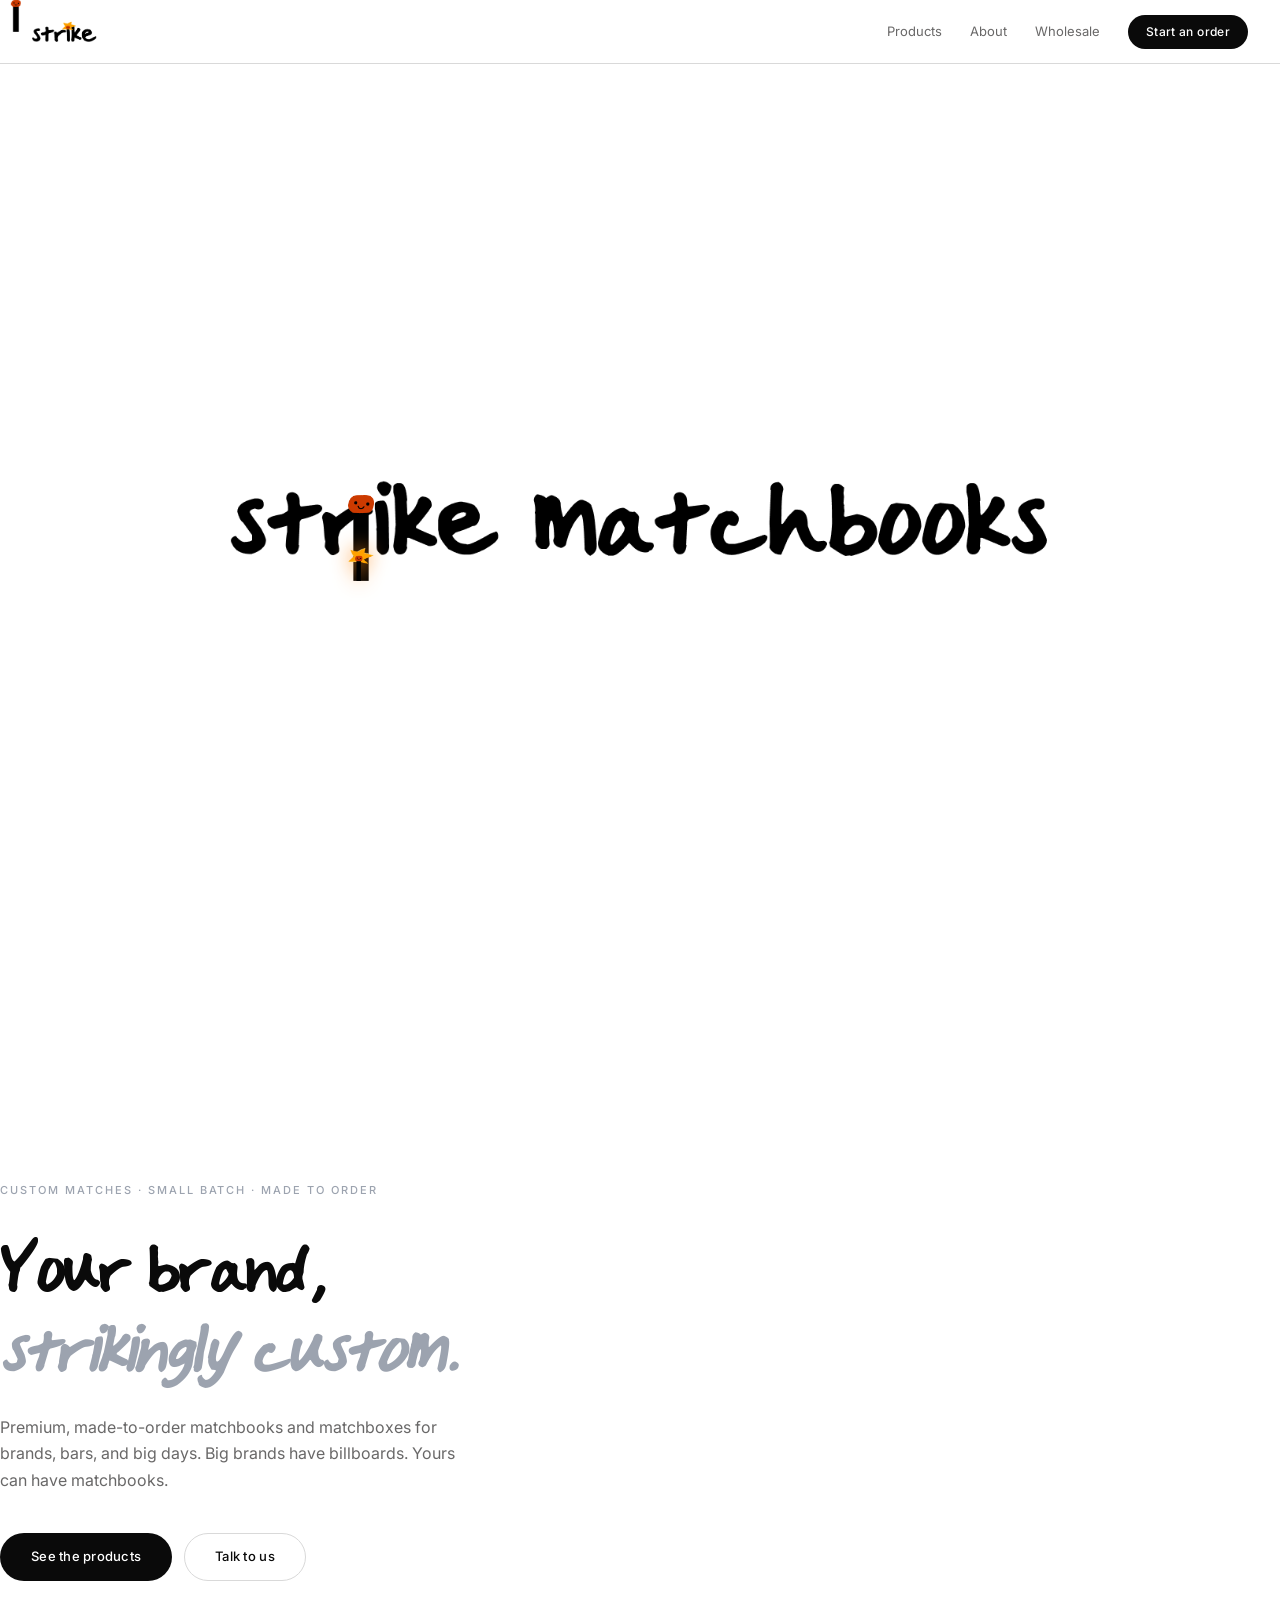
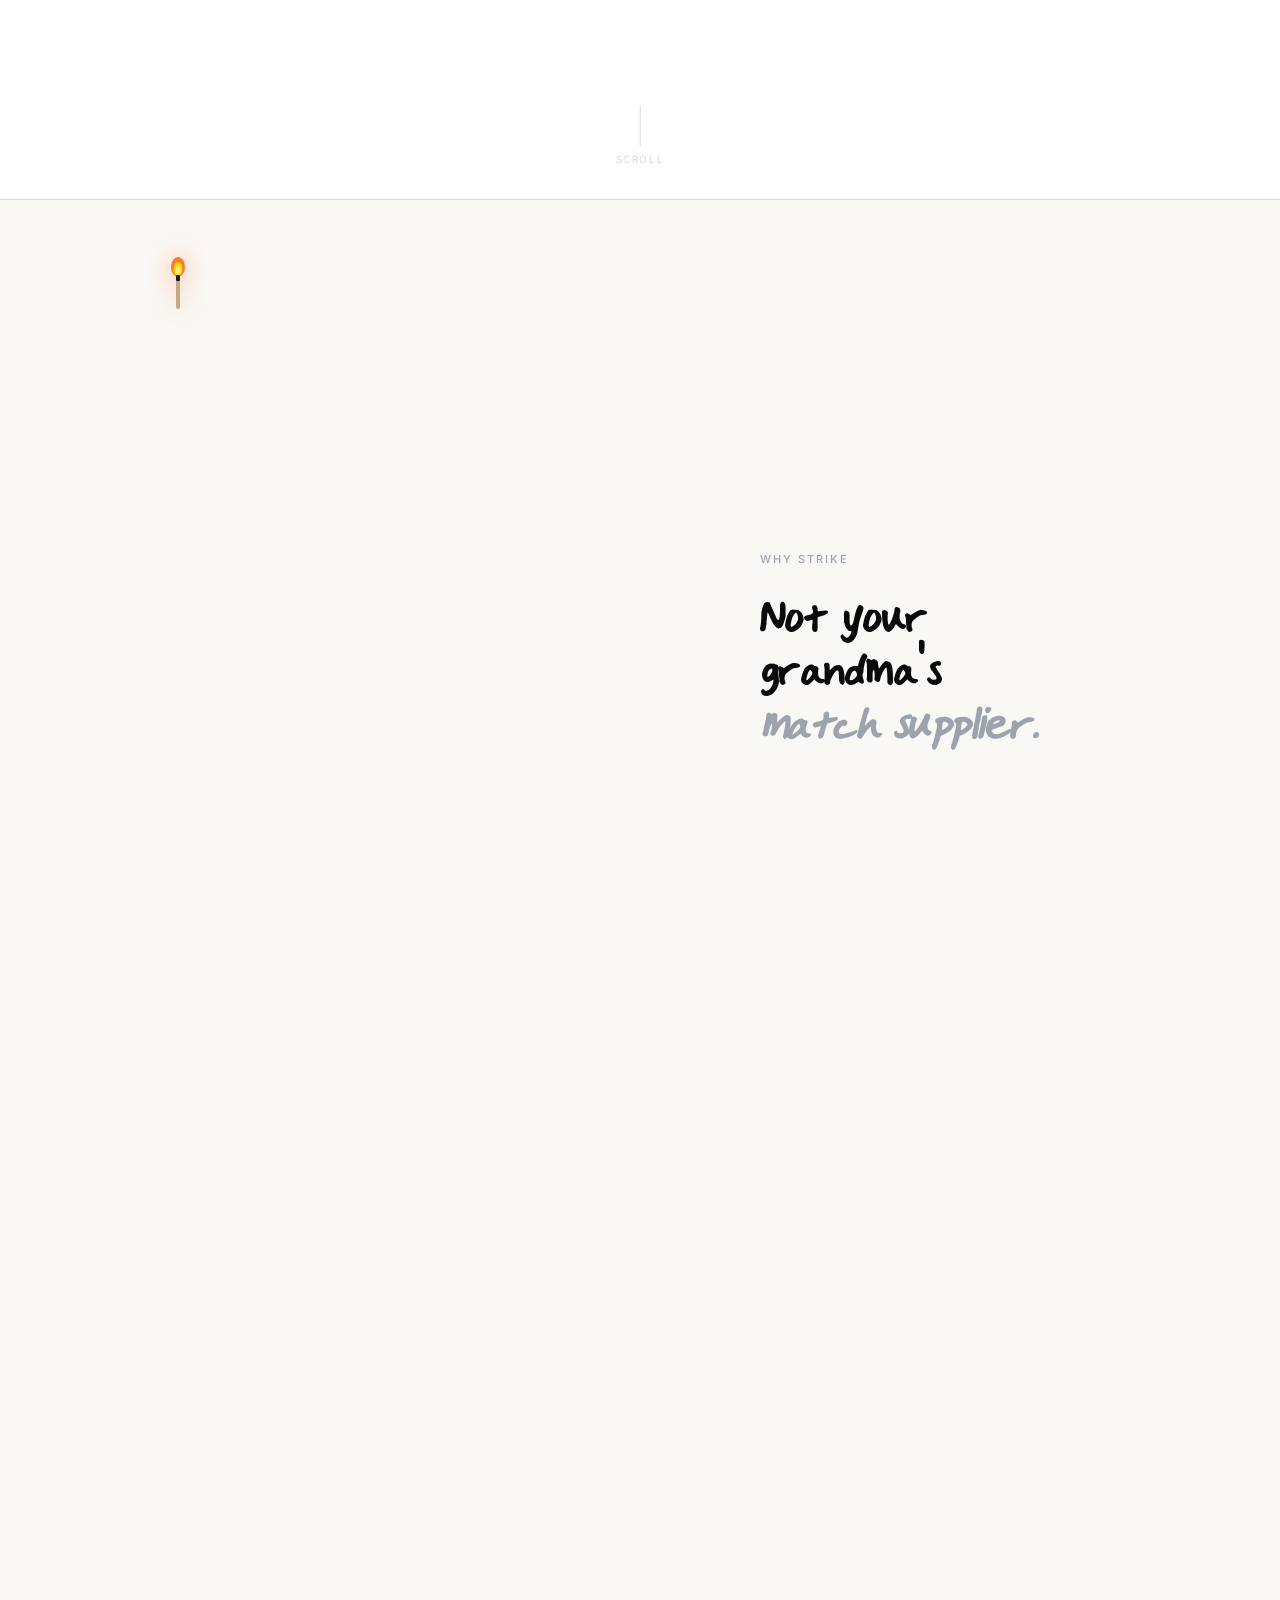
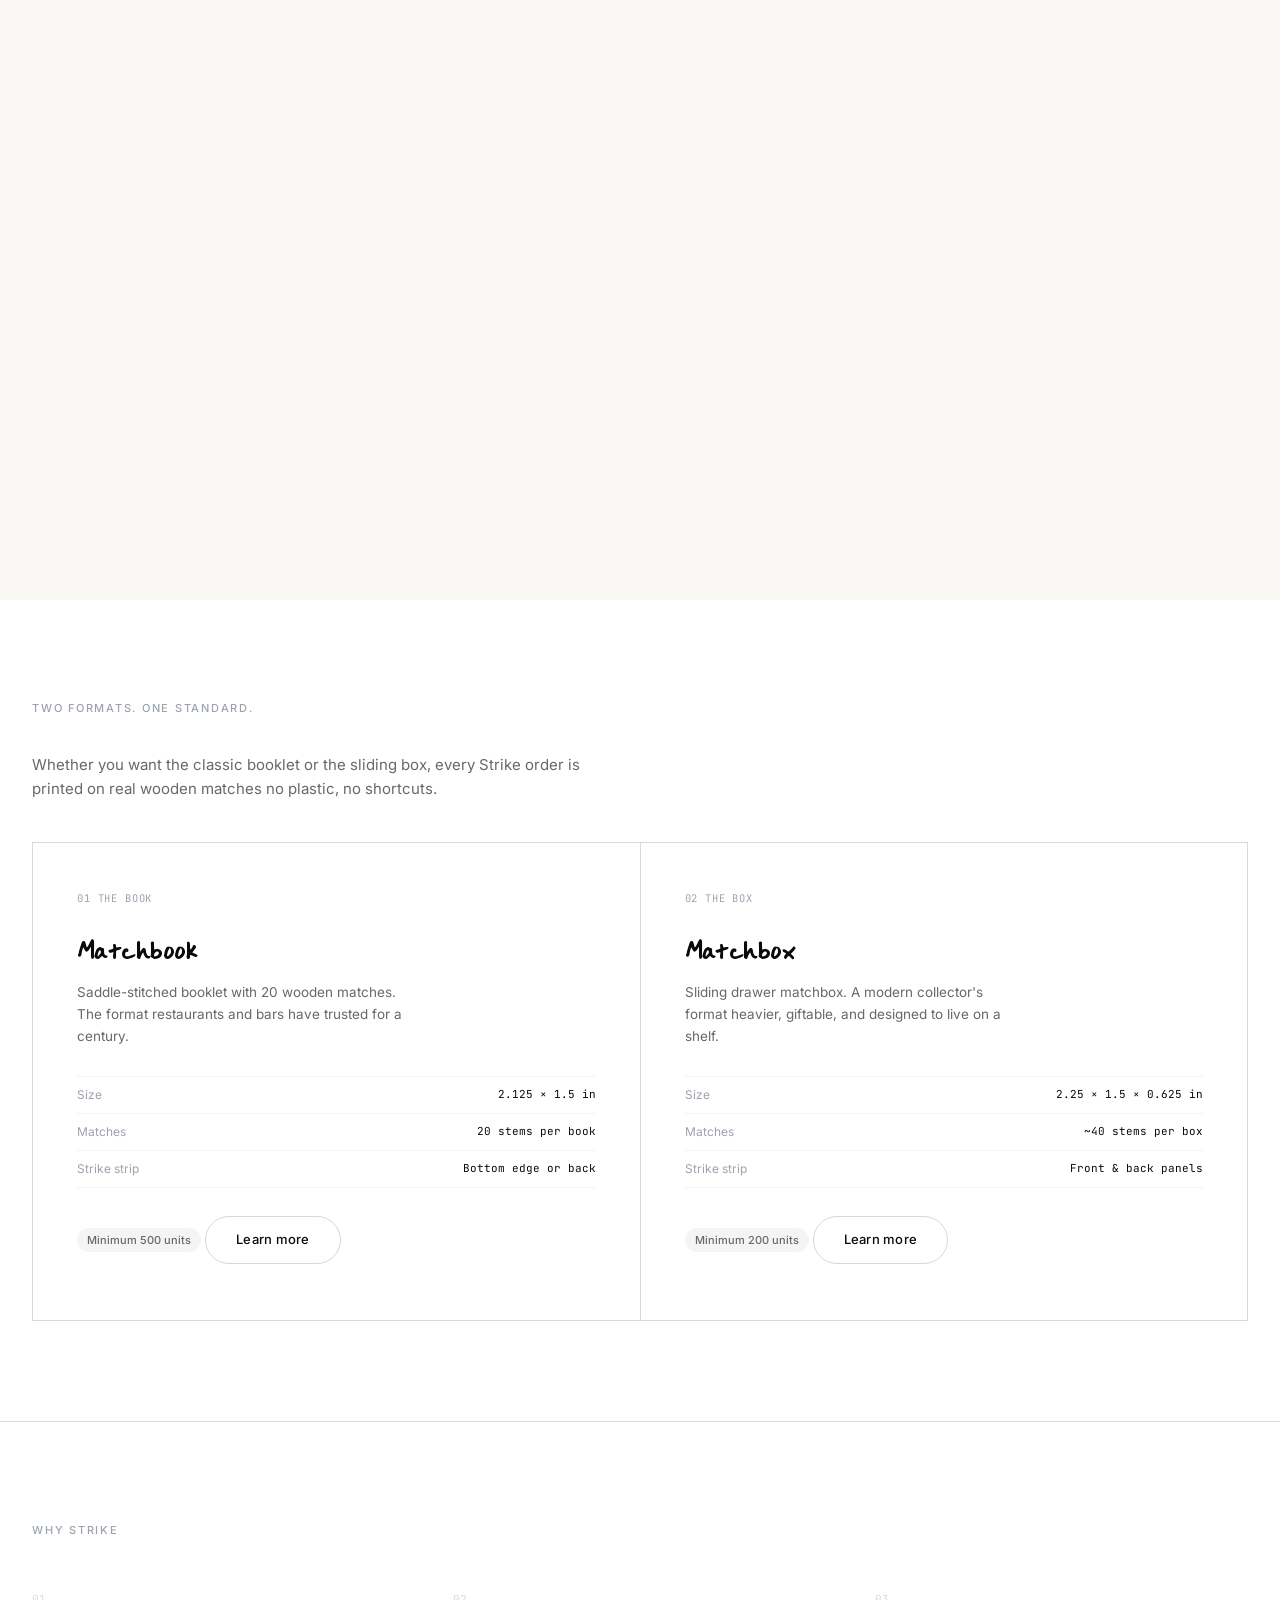
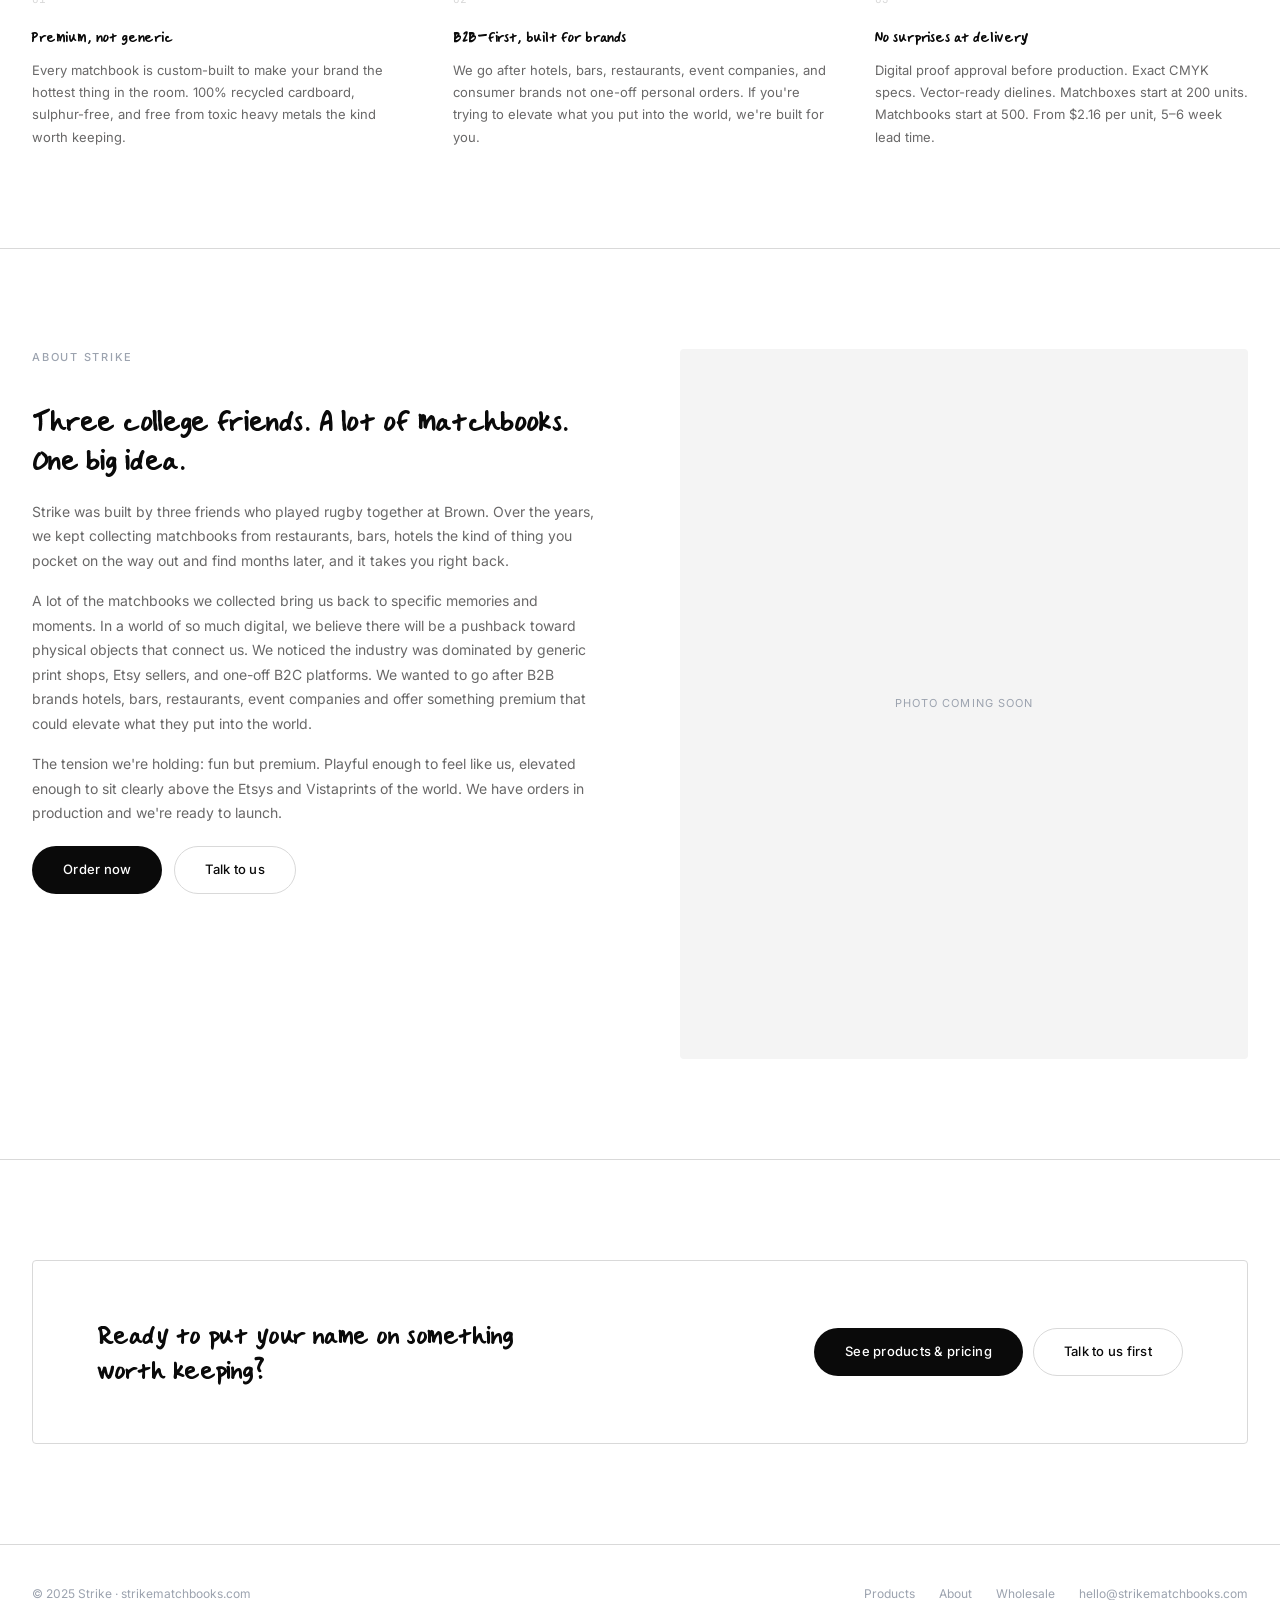
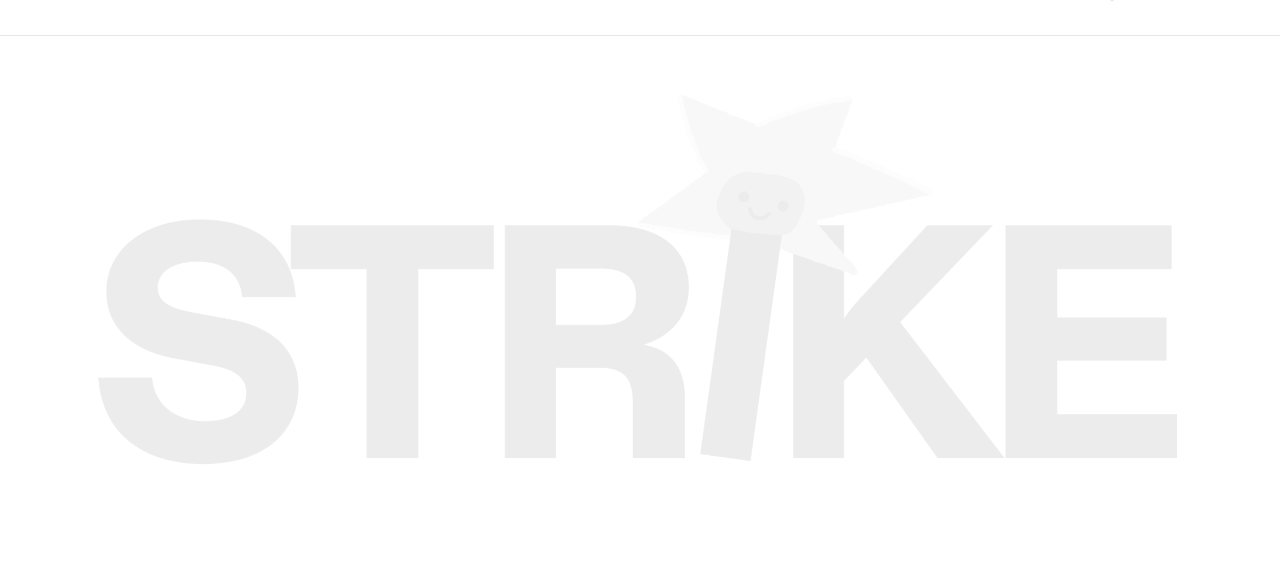
==== commit 871760b7: "Add animated logo intro, Crystal + Inter fonts, match drip scroll section - Replace video intro with" ====
--- a/index.html
+++ b/index.html
@@ -7,6 +7,64 @@
 <link rel="stylesheet" href="css/design-system.css">
 <style>
   body { padding-top: 64px; overflow-x: hidden; }
+
+  /* INTRO SECTION */
+  .intro-section {
+    height: 100vh;
+    display: flex; align-items: center; justify-content: center;
+    background: #fff;
+    overflow: hidden;
+  }
+  .intro-logo-wrap {
+    position: relative;
+    width: 78vw;
+    max-width: 820px;
+  }
+  .intro-wordmark {
+    width: 100%;
+    display: block;
+    user-select: none;
+  }
+  /* The `i` in "strike" sits at ~17% from left of the wordmark.
+     Match images are portrait — we size by width (3vw) so they scale with the wordmark. */
+  .intro-match,
+  .intro-match-lit {
+    position: absolute;
+    left: 16%;
+    bottom: 0;
+    width: 3vw;
+    max-width: 26px;
+    height: auto;
+    pointer-events: none;
+    transform: translateX(-50%);
+  }
+  .intro-match-unlit {
+    animation: matchhide 3s ease-in-out infinite;
+  }
+  .intro-match-lit {
+    animation: matchshow 3s ease-in-out infinite;
+    filter: drop-shadow(0 0 10px rgba(255,140,30,0.95));
+  }
+  @keyframes matchhide {
+    0%, 50%  { opacity: 1; }
+    60%, 90% { opacity: 0; }
+    100%     { opacity: 1; }
+  }
+  @keyframes matchshow {
+    0%, 50%  { opacity: 0; }
+    60%, 90% { opacity: 1; }
+    100%     { opacity: 0; }
+  }
+  @keyframes matchlight {
+    0%, 55%   { opacity: 1; }
+    65%, 90%  { opacity: 0; }
+    100%      { opacity: 1; }
+  }
+  @keyframes matchglow {
+    0%, 55%   { opacity: 0; }
+    65%, 90%  { opacity: 1; filter: drop-shadow(0 0 24px rgba(255,140,30,0.95)); }
+    100%      { opacity: 0; }
+  }
 
   /* NAV */
   .nav-links { display: flex; align-items: center; gap: 28px; font-size: 13px; color: var(--gray-600); }
@@ -82,6 +140,135 @@
   .footer-links { display: flex; gap: 24px; }
   .footer-links a:hover { color: var(--black); }
 
+  /* MATCH DRIP */
+  .match-drip-section {
+    background: #faf8f5;
+    overflow: hidden;
+  }
+  .match-drip-inner {
+    height: 400vh;
+    position: relative;
+  }
+  .match-drip-sticky {
+    position: sticky;
+    top: 0;
+    height: 100vh;
+    display: flex;
+    align-items: center;
+    justify-content: center;
+    gap: 80px;
+    padding: 0 48px;
+    overflow: hidden;
+  }
+  .match-drip-headline {
+    flex: 0 0 360px;
+    max-width: 360px;
+  }
+  .drip-eyebrow {
+    font-size: 11px;
+    font-weight: 500;
+    letter-spacing: .18em;
+    text-transform: uppercase;
+    color: var(--gray-400);
+    margin-bottom: 20px;
+  }
+  .match-drip-headline h2 {
+    font-size: clamp(36px, 4vw, 60px);
+    font-weight: 500;
+    letter-spacing: -.03em;
+    line-height: 1.05;
+  }
+  .match-drip-headline h2 em {
+    font-style: italic;
+    color: var(--gray-400);
+  }
+  .match-drip-track {
+    position: relative;
+    width: 520px;
+    flex-shrink: 0;
+    display: flex;
+    flex-direction: column;
+    align-items: flex-start;
+    padding-left: 56px;
+  }
+  .match-drip-line {
+    position: absolute;
+    left: 17px;
+    top: 0;
+    width: 3px;
+    height: 0%;
+    background: linear-gradient(to bottom, #FF6B1A, #FFD700 40%, #1a1a1a);
+    border-radius: 2px;
+    transition: height 0.05s linear;
+  }
+  .match-flame {
+    position: absolute;
+    left: 0px;
+    top: 0;
+    transform: translateY(-8px);
+    transition: top 0.05s linear;
+    filter: drop-shadow(0 0 12px rgba(255,107,26,0.6));
+    z-index: 10;
+  }
+  .drip-points {
+    width: 100%;
+    display: flex;
+    flex-direction: column;
+    gap: 0;
+  }
+  .drip-point {
+    display: flex;
+    align-items: flex-start;
+    gap: 28px;
+    padding: 28px 0;
+    opacity: 0;
+    transform: translateX(16px);
+    transition: opacity 0.5s ease, transform 0.5s ease;
+    border-bottom: 1px solid var(--gray-200);
+    position: relative;
+  }
+  .drip-point:first-child { border-top: 1px solid var(--gray-200); }
+  .drip-point.lit {
+    opacity: 1;
+    transform: translateX(0);
+  }
+  .drip-dot {
+    width: 10px;
+    height: 10px;
+    border-radius: 50%;
+    background: var(--gray-200);
+    flex-shrink: 0;
+    margin-top: 6px;
+    transition: background 0.3s ease, box-shadow 0.3s ease;
+    position: absolute;
+    left: -45px;
+    top: 34px;
+  }
+  .drip-point.lit .drip-dot {
+    background: #FF6B1A;
+    box-shadow: 0 0 8px rgba(255,107,26,0.5);
+  }
+  .drip-num {
+    font-family: var(--font-mono);
+    font-size: 10px;
+    color: var(--gray-300);
+    letter-spacing: .1em;
+    display: block;
+    margin-bottom: 6px;
+  }
+  .drip-content h3 {
+    font-size: 18px;
+    font-weight: 500;
+    letter-spacing: -.01em;
+    margin-bottom: 6px;
+  }
+  .drip-content p {
+    font-size: 13px;
+    color: var(--gray-600);
+    line-height: 1.65;
+    max-width: 360px;
+  }
+
   /* RESPONSIVE */
   @media (max-width: 860px) {
     .product-split { grid-template-columns: 1fr; }
@@ -100,10 +287,19 @@
   }
 </style>
 </head>
-<body>
+<body class="intro-active">
+
+<!-- INTRO SECTION -->
+<section class="intro-section">
+  <div class="intro-logo-wrap">
+    <img class="intro-wordmark" src="img/logo-wordmark.png" alt="Strike Matchbooks">
+    <img class="intro-match intro-match-unlit" src="img/match-unlit.png" alt="">
+    <img class="intro-match-lit" src="img/match-lit.png" alt="">
+  </div>
+</section>
 
 <nav class="nav">
-  <a class="wordmark" href="index.html" style="padding:0"><img src="img/logo.webp" alt="Strike" style="height:38px;display:block;"></a>
+  <a class="wordmark" href="index.html" style="padding:0"><img src="img/logo-strike.png" alt="Strike" style="height:32px;display:block;width:auto;"></a>
   <div class="nav-links">
     <a href="products.html">Products</a>
     <a href="about.html">About</a>
@@ -126,6 +322,74 @@
     <span>Scroll</span>
   </div>
 </header>
+
+<!-- MATCH DRIP SECTION -->
+<section class="match-drip-section">
+  <div class="match-drip-inner">
+    <div class="match-drip-sticky">
+      <div class="match-drip-track">
+        <div class="match-drip-line" id="drip-line"></div>
+        <div class="match-flame" id="match-flame">
+          <svg width="36" height="56" viewBox="0 0 36 56" fill="none" xmlns="http://www.w3.org/2000/svg">
+            <!-- flame -->
+            <ellipse cx="18" cy="10" rx="7" ry="10" fill="#FF6B1A" opacity="0.9"/>
+            <ellipse cx="18" cy="12" rx="4.5" ry="7" fill="#FFD700"/>
+            <ellipse cx="18" cy="13" rx="2.5" ry="4" fill="#fff" opacity="0.5"/>
+            <!-- stick -->
+            <rect x="16" y="18" width="4" height="34" rx="2" fill="#C8A882"/>
+            <rect x="16" y="18" width="4" height="6" rx="1" fill="#1a1a1a"/>
+          </svg>
+        </div>
+        <div class="drip-points" id="drip-points">
+          <div class="drip-point" data-index="0">
+            <div class="drip-dot"></div>
+            <div class="drip-content">
+              <span class="drip-num">01</span>
+              <h3>Real wood matches, not plastic</h3>
+              <p>Every Strike order uses genuine wooden matchsticks. No cheap plastic novelties, no shortcuts.</p>
+            </div>
+          </div>
+          <div class="drip-point" data-index="1">
+            <div class="drip-dot"></div>
+            <div class="drip-content">
+              <span class="drip-num">02</span>
+              <h3>Premium print, not generic</h3>
+              <p>Full custom CMYK printing with digital proof approval before a single match is made. Exact specs every time.</p>
+            </div>
+          </div>
+          <div class="drip-point" data-index="2">
+            <div class="drip-dot"></div>
+            <div class="drip-content">
+              <span class="drip-num">03</span>
+              <h3>B2B-first. Built for brands.</h3>
+              <p>Designed for hotels, bars, restaurants, and events — not one-off Etsy orders. Minimum 200 units per run.</p>
+            </div>
+          </div>
+          <div class="drip-point" data-index="3">
+            <div class="drip-dot"></div>
+            <div class="drip-content">
+              <span class="drip-num">04</span>
+              <h3>No surprises at delivery</h3>
+              <p>Vector-ready dielines, exact lead times, and pricing from $2.16/unit. 5–6 week turnaround, guaranteed.</p>
+            </div>
+          </div>
+          <div class="drip-point" data-index="4">
+            <div class="drip-dot"></div>
+            <div class="drip-content">
+              <span class="drip-num">05</span>
+              <h3>Something worth keeping</h3>
+              <p>Objects people pocket and find months later. That's the whole point. In a digital world, make something physical.</p>
+            </div>
+          </div>
+        </div>
+      </div>
+      <div class="match-drip-headline">
+        <div class="drip-eyebrow">Why Strike</div>
+        <h2>Not your grandma's<br><em>match supplier.</em></h2>
+      </div>
+    </div>
+  </div>
+</section>
 
 <!-- PRODUCTS TEASER -->
 <section class="products-teaser">
@@ -243,5 +507,46 @@
 </footer>
 
 <script src="js/cursor.js"></script>
+<script>
+  // Match drip scroll animation
+  (function() {
+    const section = document.querySelector('.match-drip-inner');
+    const line = document.getElementById('drip-line');
+    const flame = document.getElementById('match-flame');
+    const points = document.querySelectorAll('.drip-point');
+    if (!section || !line || !flame) return;
+
+    const trackEl = document.querySelector('.match-drip-track');
+
+    function update() {
+      const rect = section.getBoundingClientRect();
+      const totalScroll = section.offsetHeight - window.innerHeight;
+      const scrolled = Math.max(0, -rect.top);
+      const progress = Math.min(1, scrolled / totalScroll);
+
+      // Track height for flame position
+      const trackRect = trackEl.getBoundingClientRect();
+      const trackHeight = trackEl.offsetHeight;
+      const lineHeight = progress * trackHeight;
+
+      line.style.height = lineHeight + 'px';
+      flame.style.top = Math.max(0, lineHeight - 28) + 'px';
+
+      // Reveal points based on progress
+      const numPoints = points.length;
+      points.forEach((pt, i) => {
+        const threshold = (i + 0.5) / numPoints;
+        if (progress >= threshold) {
+          pt.classList.add('lit');
+        } else {
+          pt.classList.remove('lit');
+        }
+      });
+    }
+
+    window.addEventListener('scroll', update, { passive: true });
+    update();
+  })();
+</script>
 </body>
 </html>
--- a/css/design-system.css
+++ b/css/design-system.css
@@ -7,6 +7,22 @@
 =================================================================== */
 
 @import url('https://fonts.googleapis.com/css2?family=JetBrains+Mono:wght@400;500&display=swap');
+
+@font-face {
+  font-family: 'Crystal';
+  src: url('../fonts/Crystal.ttf') format('truetype');
+  font-weight: normal;
+  font-style: normal;
+  font-display: swap;
+}
+
+@font-face {
+  font-family: 'Inter';
+  src: url('../fonts/Inter.ttf') format('truetype');
+  font-weight: 100 900;
+  font-style: normal;
+  font-display: swap;
+}
 
 :root {
   /* palette — lifted from sabre-paris.com theme vars (0,0,0 text / 255,255,255 bg / 217,217,217 border) */
@@ -20,7 +36,8 @@
   --gray-600: #696868;   /* sabre theme border-darker */
   --gray-800: #262626;
 
-  --font: 'Diatype', 'ABC Diatype', 'Helvetica Neue', Arial, sans-serif;
+  --font: 'Inter', 'Helvetica Neue', Arial, sans-serif;
+  --font-display: 'Crystal', serif;
   --font-mono: 'JetBrains Mono', ui-monospace, 'SF Mono', Menlo, monospace;
 
   --radius-pill: 9999px;
@@ -42,7 +59,7 @@
 
 body { font-size: 15px; line-height: 1.5; font-weight: 400; }
 
-h1, h2, h3, h4 { font-weight: 500; letter-spacing: -0.01em; }
+h1, h2, h3, h4 { font-family: var(--font-display); font-weight: normal; letter-spacing: -0.01em; }
 
 a { color: inherit; text-decoration: none; }
 
